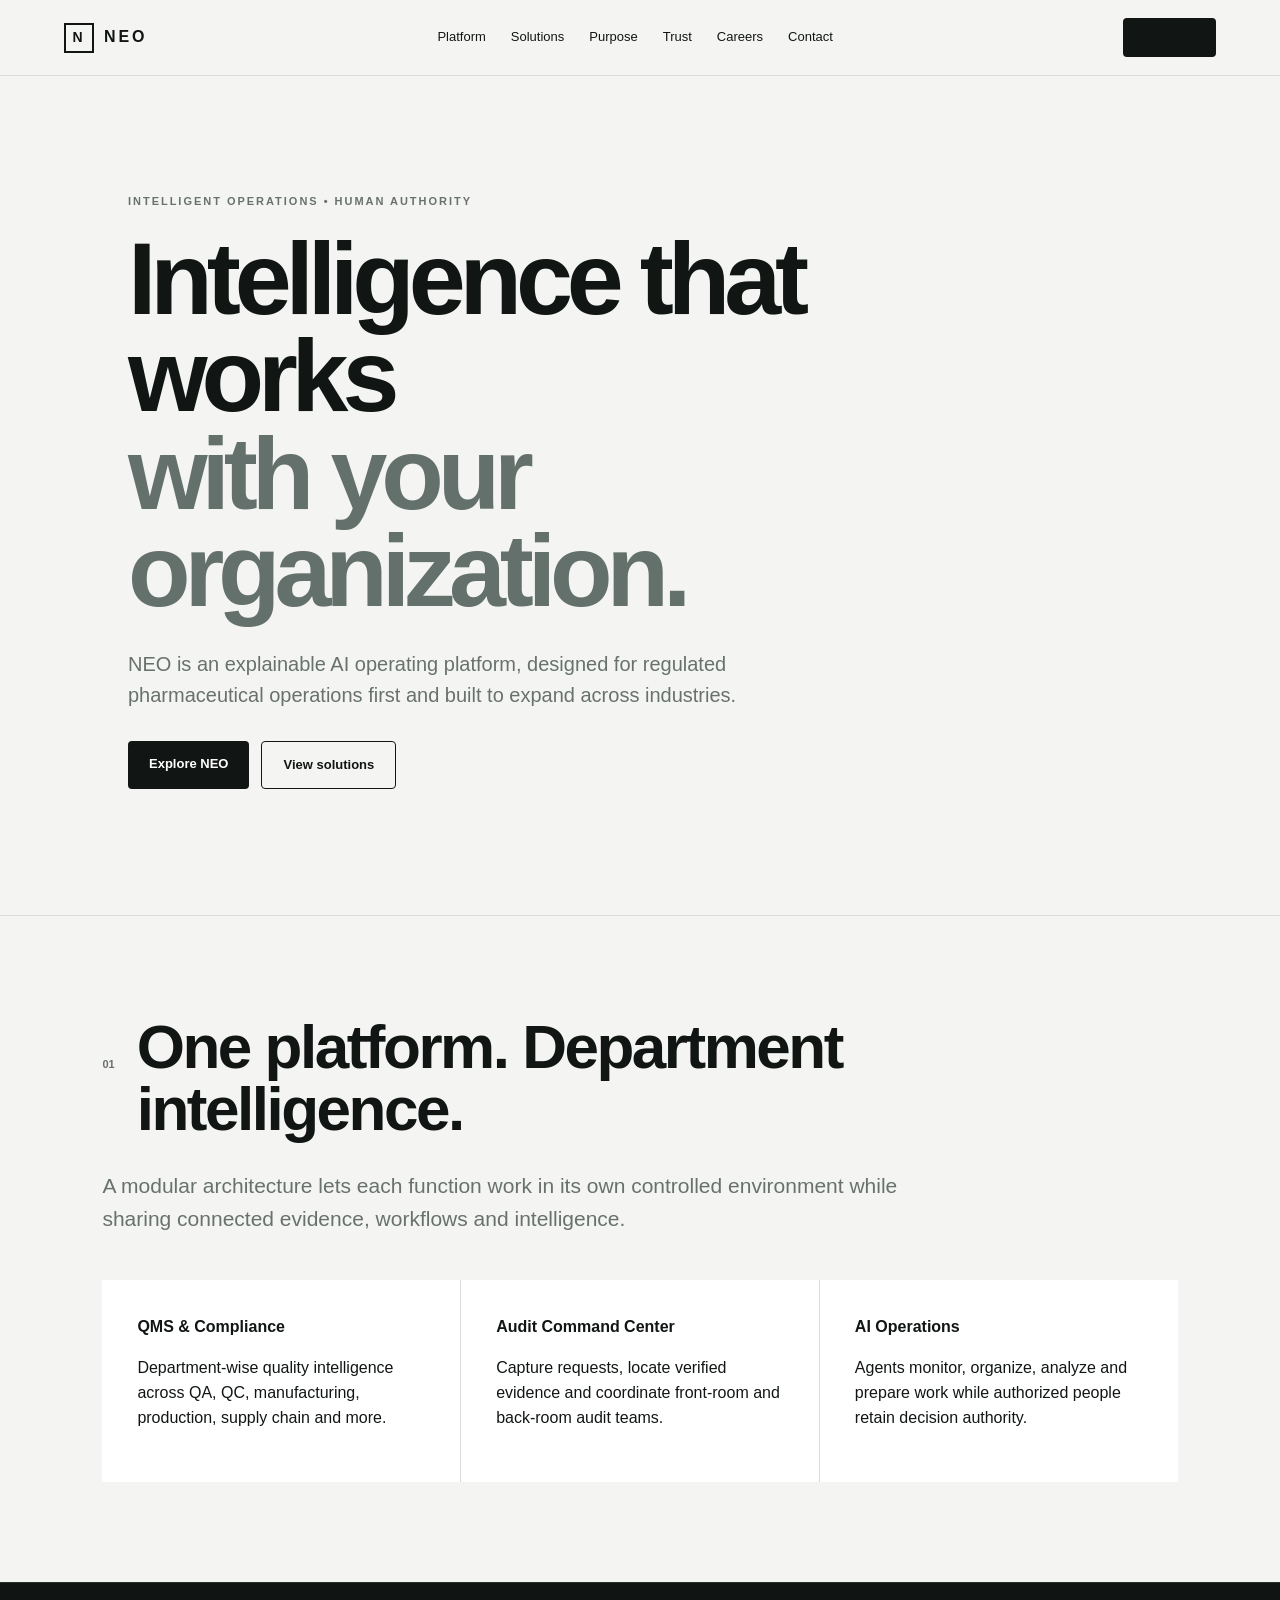
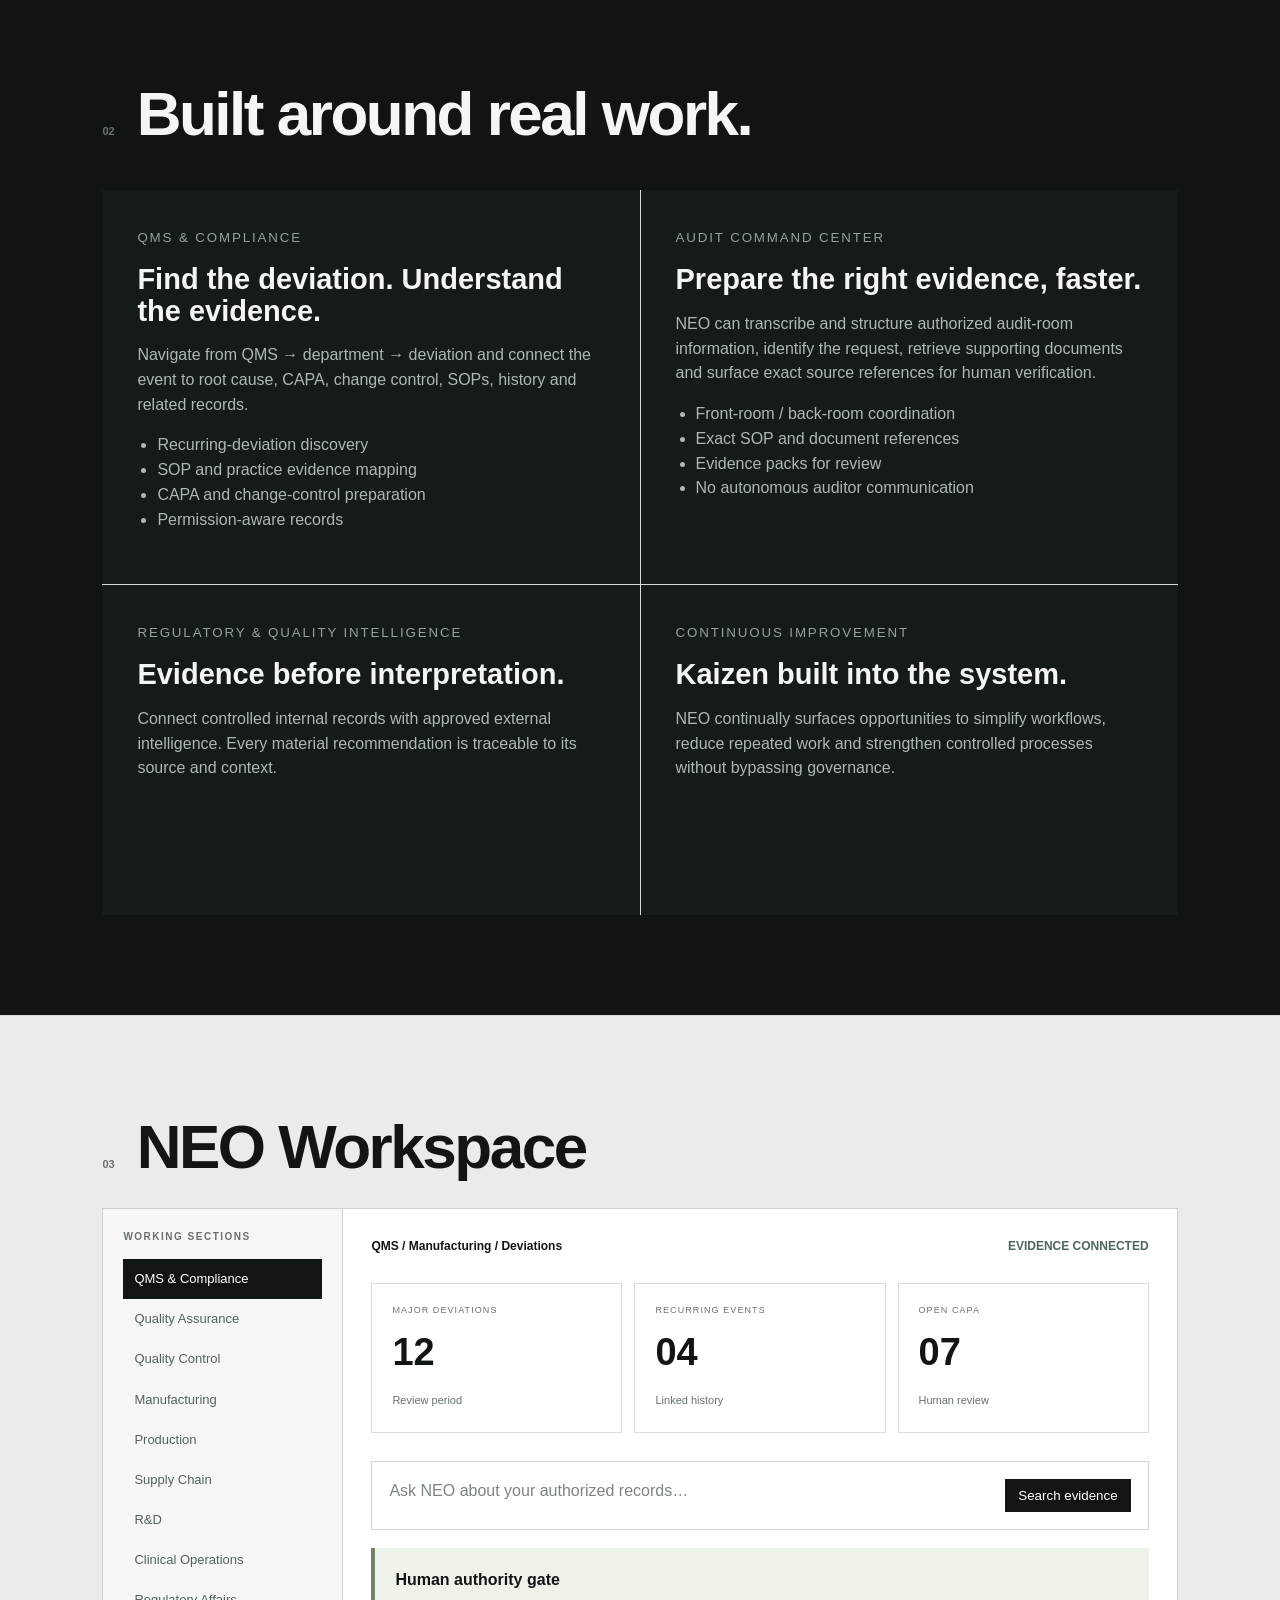
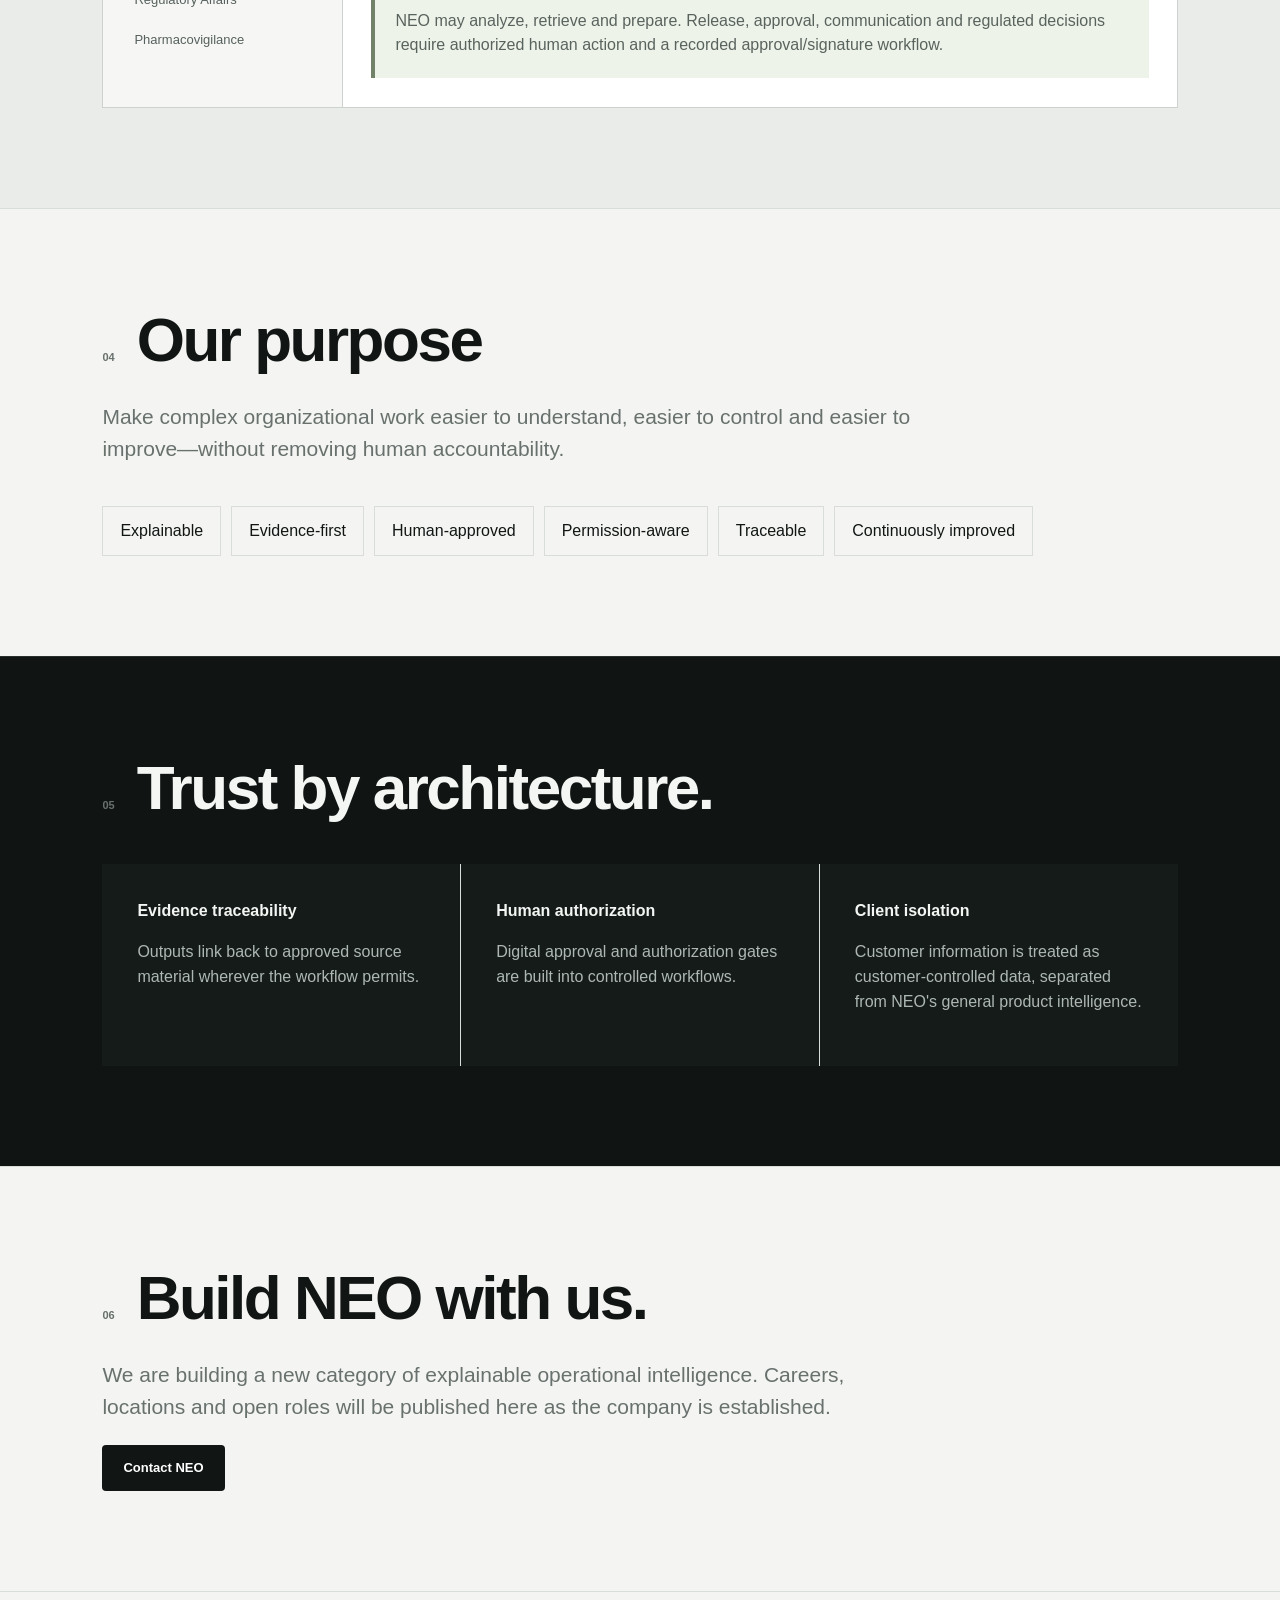
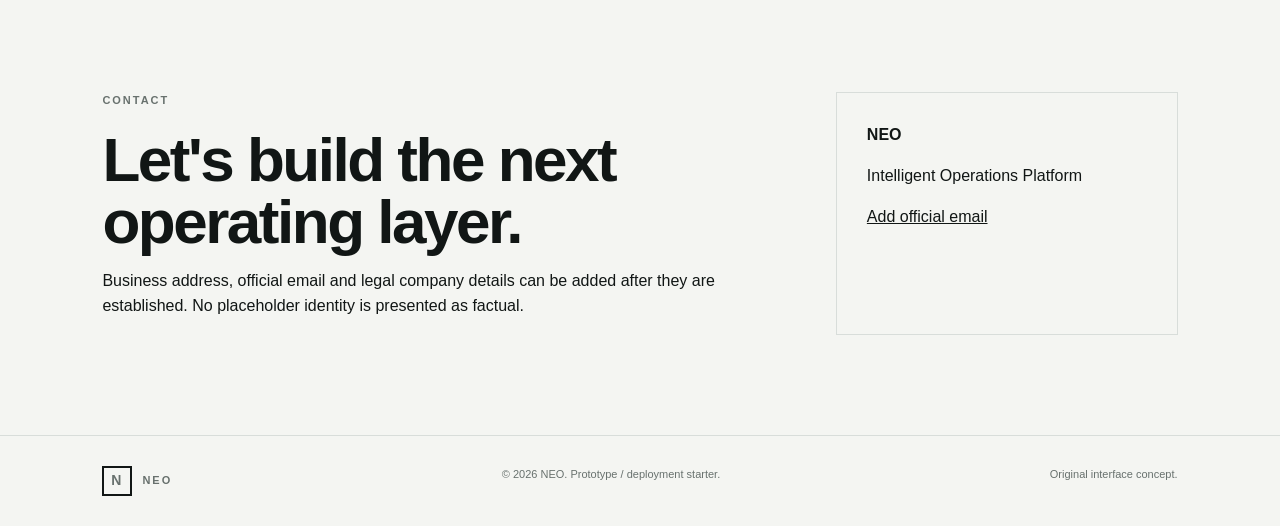
==== index.html @ ef1f5cf9 "Add files via upload" ====
<!DOCTYPE html>
<html lang="en">
<head>
<meta charset="UTF-8">
<meta name="viewport" content="width=device-width,initial-scale=1">
<title>NEO | Intelligent Operations Platform</title>
<link rel="stylesheet" href="styles.css">
</head>
<body>
<header class="nav">
  <div class="brand"><span class="mark">N</span><span>NEO</span></div>
  <nav>
    <a href="#platform">Platform</a><a href="#solutions">Solutions</a><a href="#purpose">Purpose</a>
    <a href="#trust">Trust</a><a href="#careers">Careers</a><a href="#contact">Contact</a>
  </nav>
  <a class="button small" href="#workspace">Enter NEO</a>
</header>

<main>
<section class="hero">
  <div class="eyebrow">INTELLIGENT OPERATIONS • HUMAN AUTHORITY</div>
  <h1>Intelligence that works<br><em>with your organization.</em></h1>
  <p>NEO is an explainable AI operating platform, designed for regulated pharmaceutical operations first and built to expand across industries.</p>
  <div class="actions"><a class="button" href="#workspace">Explore NEO</a><a class="button ghost" href="#solutions">View solutions</a></div>
</section>

<section id="platform" class="section">
  <div class="section-head"><span>01</span><h2>One platform. Department intelligence.</h2></div>
  <p class="lead">A modular architecture lets each function work in its own controlled environment while sharing connected evidence, workflows and intelligence.</p>
  <div class="grid three">
    <article><b>QMS & Compliance</b><p>Department-wise quality intelligence across QA, QC, manufacturing, production, supply chain and more.</p></article>
    <article><b>Audit Command Center</b><p>Capture requests, locate verified evidence and coordinate front-room and back-room audit teams.</p></article>
    <article><b>AI Operations</b><p>Agents monitor, organize, analyze and prepare work while authorized people retain decision authority.</p></article>
  </div>
</section>

<section id="solutions" class="section dark">
  <div class="section-head"><span>02</span><h2>Built around real work.</h2></div>
  <div class="grid two">
    <article class="feature"><small>QMS & COMPLIANCE</small><h3>Find the deviation. Understand the evidence.</h3><p>Navigate from QMS → department → deviation and connect the event to root cause, CAPA, change control, SOPs, history and related records.</p><ul><li>Recurring-deviation discovery</li><li>SOP and practice evidence mapping</li><li>CAPA and change-control preparation</li><li>Permission-aware records</li></ul></article>
    <article class="feature"><small>AUDIT COMMAND CENTER</small><h3>Prepare the right evidence, faster.</h3><p>NEO can transcribe and structure authorized audit-room information, identify the request, retrieve supporting documents and surface exact source references for human verification.</p><ul><li>Front-room / back-room coordination</li><li>Exact SOP and document references</li><li>Evidence packs for review</li><li>No autonomous auditor communication</li></ul></article>
    <article class="feature"><small>REGULATORY & QUALITY INTELLIGENCE</small><h3>Evidence before interpretation.</h3><p>Connect controlled internal records with approved external intelligence. Every material recommendation is traceable to its source and context.</p></article>
    <article class="feature"><small>CONTINUOUS IMPROVEMENT</small><h3>Kaizen built into the system.</h3><p>NEO continually surfaces opportunities to simplify workflows, reduce repeated work and strengthen controlled processes without bypassing governance.</p></article>
  </div>
</section>

<section id="workspace" class="section workspace">
  <div class="section-head"><span>03</span><h2>NEO Workspace</h2></div>
  <div class="workspace-layout">
    <aside>
      <div class="side-title">WORKING SECTIONS</div>
      <a class="active">QMS & Compliance</a><a>Quality Assurance</a><a>Quality Control</a><a>Manufacturing</a><a>Production</a><a>Supply Chain</a><a>R&D</a><a>Clinical Operations</a><a>Regulatory Affairs</a><a>Pharmacovigilance</a>
    </aside>
    <div class="panel">
      <div class="panel-top"><span>QMS / Manufacturing / Deviations</span><span class="status">EVIDENCE CONNECTED</span></div>
      <div class="cards">
        <div class="metric"><small>MAJOR DEVIATIONS</small><strong>12</strong><span>Review period</span></div>
        <div class="metric"><small>RECURRING EVENTS</small><strong>04</strong><span>Linked history</span></div>
        <div class="metric"><small>OPEN CAPA</small><strong>07</strong><span>Human review</span></div>
      </div>
      <div class="query"><span>Ask NEO about your authorized records…</span><button>Search evidence</button></div>
      <div class="notice"><b>Human authority gate</b><p>NEO may analyze, retrieve and prepare. Release, approval, communication and regulated decisions require authorized human action and a recorded approval/signature workflow.</p></div>
    </div>
  </div>
</section>

<section id="purpose" class="section">
  <div class="section-head"><span>04</span><h2>Our purpose</h2></div>
  <p class="lead">Make complex organizational work easier to understand, easier to control and easier to improve—without removing human accountability.</p>
  <div class="principles"><span>Explainable</span><span>Evidence-first</span><span>Human-approved</span><span>Permission-aware</span><span>Traceable</span><span>Continuously improved</span></div>
</section>

<section id="trust" class="section dark">
  <div class="section-head"><span>05</span><h2>Trust by architecture.</h2></div>
  <div class="grid three"><article><b>Evidence traceability</b><p>Outputs link back to approved source material wherever the workflow permits.</p></article><article><b>Human authorization</b><p>Digital approval and authorization gates are built into controlled workflows.</p></article><article><b>Client isolation</b><p>Customer information is treated as customer-controlled data, separated from NEO's general product intelligence.</p></article></div>
</section>

<section id="careers" class="section"><div class="section-head"><span>06</span><h2>Build NEO with us.</h2></div><p class="lead">We are building a new category of explainable operational intelligence. Careers, locations and open roles will be published here as the company is established.</p><a class="button" href="#contact">Contact NEO</a></section>

<section id="contact" class="section contact"><div><div class="eyebrow">CONTACT</div><h2>Let's build the next operating layer.</h2><p>Business address, official email and legal company details can be added after they are established. No placeholder identity is presented as factual.</p></div><div class="contact-box"><b>NEO</b><p>Intelligent Operations Platform</p><a href="mailto:hello@your-domain.example">Add official email</a></div></section>
</main>

<footer><div class="brand"><span class="mark">N</span><span>NEO</span></div><span>© 2026 NEO. Prototype / deployment starter.</span><span>Original interface concept.</span></footer>
</body></html>
---- styles.css ----
:root{--bg:#f4f5f2;--ink:#111615;--muted:#68716e;--line:#d8ddda;--dark:#101514;--paper:#fff;--accent:#b7ff4a}
*{box-sizing:border-box}html{scroll-behavior:smooth}body{margin:0;background:var(--bg);color:var(--ink);font-family:Inter,Arial,sans-serif;line-height:1.55}.nav{height:76px;border-bottom:1px solid var(--line);display:flex;align-items:center;justify-content:space-between;padding:0 5vw;position:sticky;top:0;background:rgba(244,245,242,.94);backdrop-filter:blur(12px);z-index:10}.brand{display:flex;align-items:center;gap:10px;font-weight:800;letter-spacing:.18em}.mark{width:30px;height:30px;border:2px solid var(--ink);display:grid;place-items:center;font-size:14px}.nav nav{display:flex;gap:25px}.nav a{color:inherit;text-decoration:none;font-size:13px}.button{display:inline-block;background:var(--ink);color:white;text-decoration:none;padding:13px 21px;border-radius:4px;font-weight:700;font-size:13px}.button.small{padding:9px 14px}.button.ghost{background:transparent;color:var(--ink);border:1px solid var(--ink)}.hero{padding:13vh 10vw 14vh;max-width:1200px}.eyebrow{font-size:11px;font-weight:800;letter-spacing:.18em;color:var(--muted);margin-bottom:20px}.hero h1{font-size:clamp(48px,8vw,104px);line-height:.95;letter-spacing:-.06em;margin:0 0 30px}.hero h1 em{font-style:normal;color:#64706b}.hero p{font-size:20px;max-width:720px;color:var(--muted)}.actions{display:flex;gap:12px;margin-top:30px}.section{padding:100px 8vw;border-top:1px solid var(--line)}.section.dark{background:var(--dark);color:#f3f6f3;border-color:#27302d}.section-head{display:flex;gap:22px;align-items:baseline;margin-bottom:30px}.section-head span{font-size:11px;color:var(--muted);font-weight:800}.section h2{font-size:clamp(32px,5vw,62px);line-height:1;margin:0;letter-spacing:-.04em}.lead{font-size:21px;max-width:820px;color:var(--muted)}.dark .lead,.dark p{color:#aeb8b3}.grid{display:grid;gap:1px;background:var(--line);margin-top:45px}.grid.three{grid-template-columns:repeat(3,1fr)}.grid.two{grid-template-columns:repeat(2,1fr)}article{background:var(--paper);padding:35px;min-height:190px}.dark article{background:#151b19}.feature{min-height:330px}.feature h3{font-size:29px;line-height:1.08;margin:15px 0}.feature small{letter-spacing:.14em;color:#94a19c}.feature ul{padding-left:20px;color:#aeb8b3}.workspace{background:#e9ece9}.workspace-layout{display:grid;grid-template-columns:240px 1fr;border:1px solid #ccd2ce;background:white;min-height:500px}.workspace aside{border-right:1px solid #ccd2ce;padding:20px;background:#f6f7f5}.side-title{font-size:10px;font-weight:800;color:var(--muted);letter-spacing:.15em;margin-bottom:15px}.workspace aside a{display:block;padding:10px 11px;font-size:13px;color:#56615d}.workspace aside a.active{background:var(--ink);color:white}.panel{padding:28px}.panel-top{display:flex;justify-content:space-between;font-size:12px;font-weight:700}.status{color:#52665b}.cards{display:grid;grid-template-columns:repeat(3,1fr);gap:12px;margin:28px 0}.metric{border:1px solid #d8ddda;padding:20px}.metric small{display:block;font-size:9px;letter-spacing:.12em;color:var(--muted)}.metric strong{display:block;font-size:38px;margin:5px 0}.metric span{font-size:11px;color:var(--muted)}.query{border:1px solid #cfd5d1;padding:17px;display:flex;justify-content:space-between;color:#7a8580}.query button{border:0;background:var(--ink);color:white;padding:9px 13px}.notice{margin-top:18px;padding:20px;background:#eef3e9;border-left:4px solid #718269}.notice p{margin-bottom:0;color:#59635e}.principles{display:flex;flex-wrap:wrap;gap:10px;margin-top:40px}.principles span{border:1px solid var(--line);padding:12px 17px}.contact{display:grid;grid-template-columns:2fr 1fr;gap:50px}.contact-box{border:1px solid var(--line);padding:30px}.contact-box a{color:inherit}footer{padding:30px 8vw;border-top:1px solid var(--line);display:flex;justify-content:space-between;font-size:11px;color:var(--muted)}@media(max-width:800px){.nav nav{display:none}.hero{padding:80px 7vw}.section{padding:70px 6vw}.grid.three,.grid.two,.workspace-layout,.contact{grid-template-columns:1fr}.workspace aside{border-right:0;border-bottom:1px solid #ccd2ce}.cards{grid-template-columns:1fr}.query{display:block}.query button{margin-top:12px}.feature{min-height:0}footer{display:block}footer>*{display:block;margin:8px 0}}
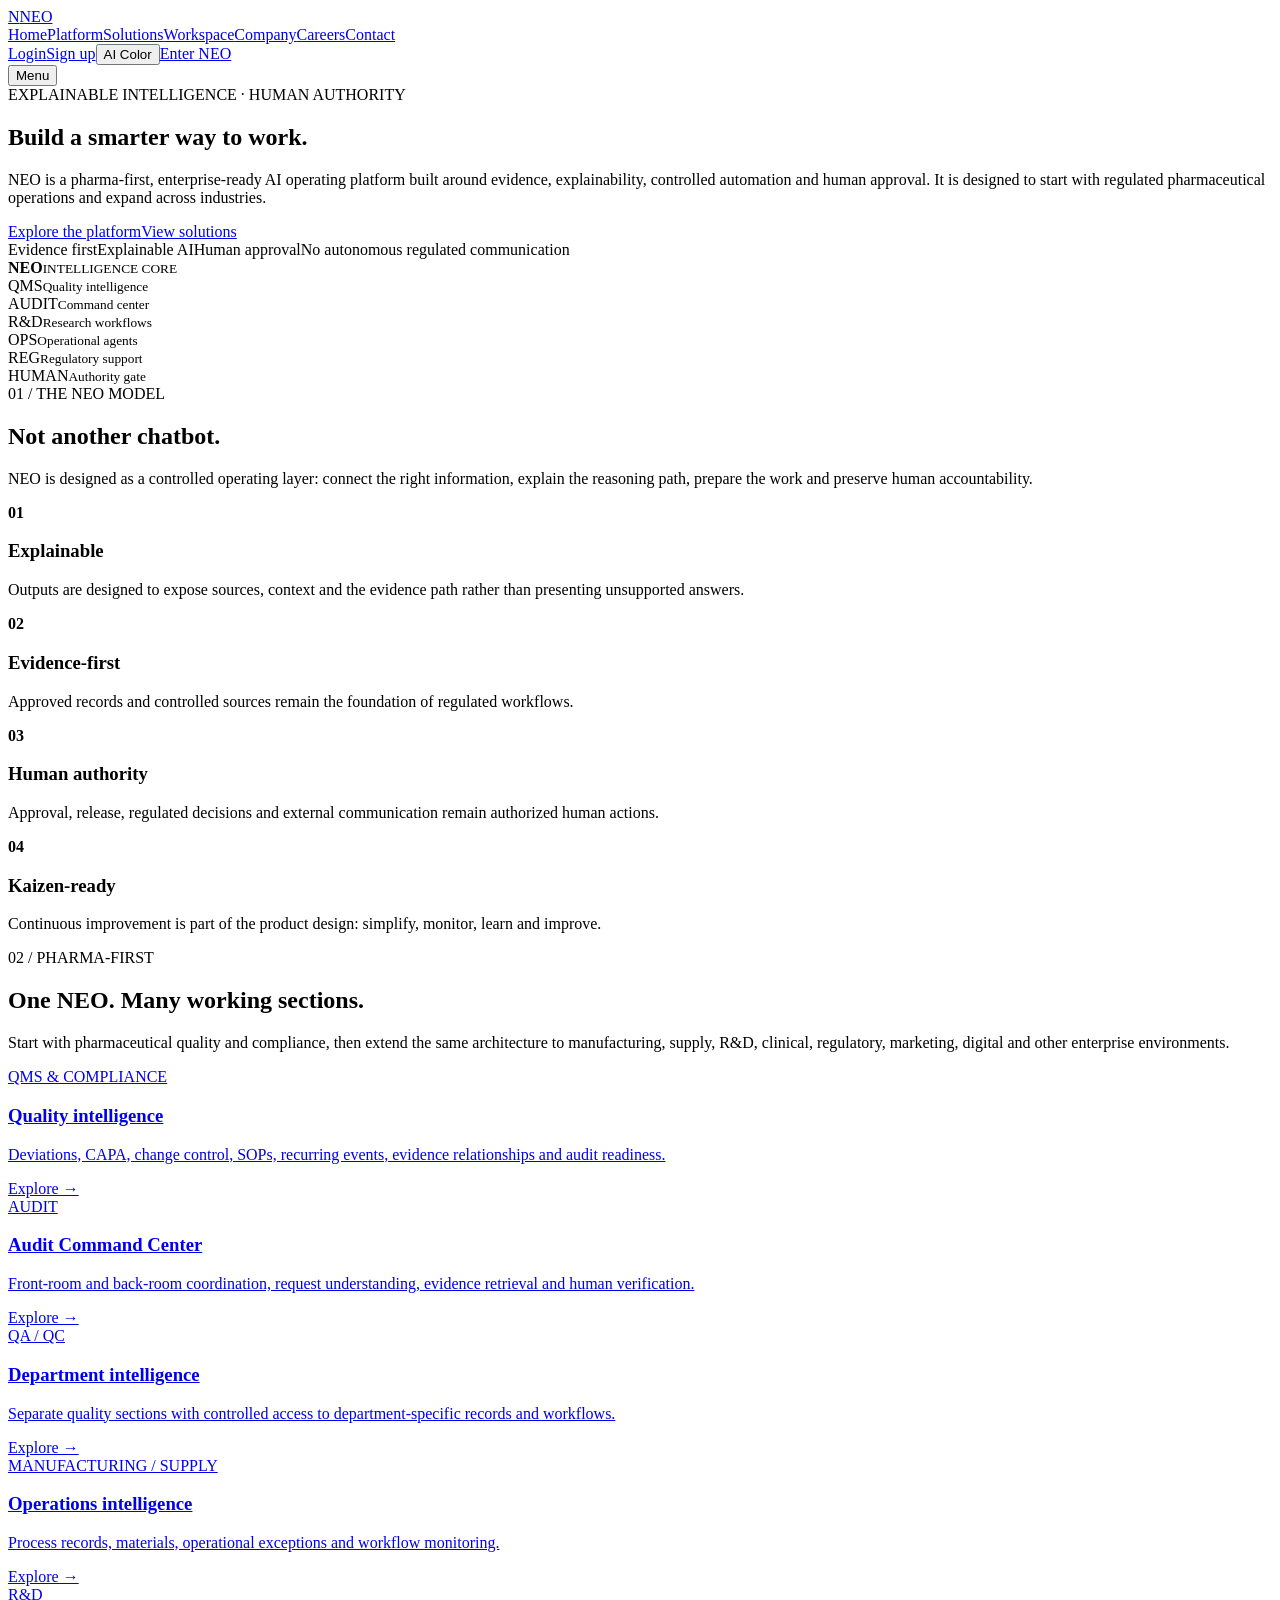
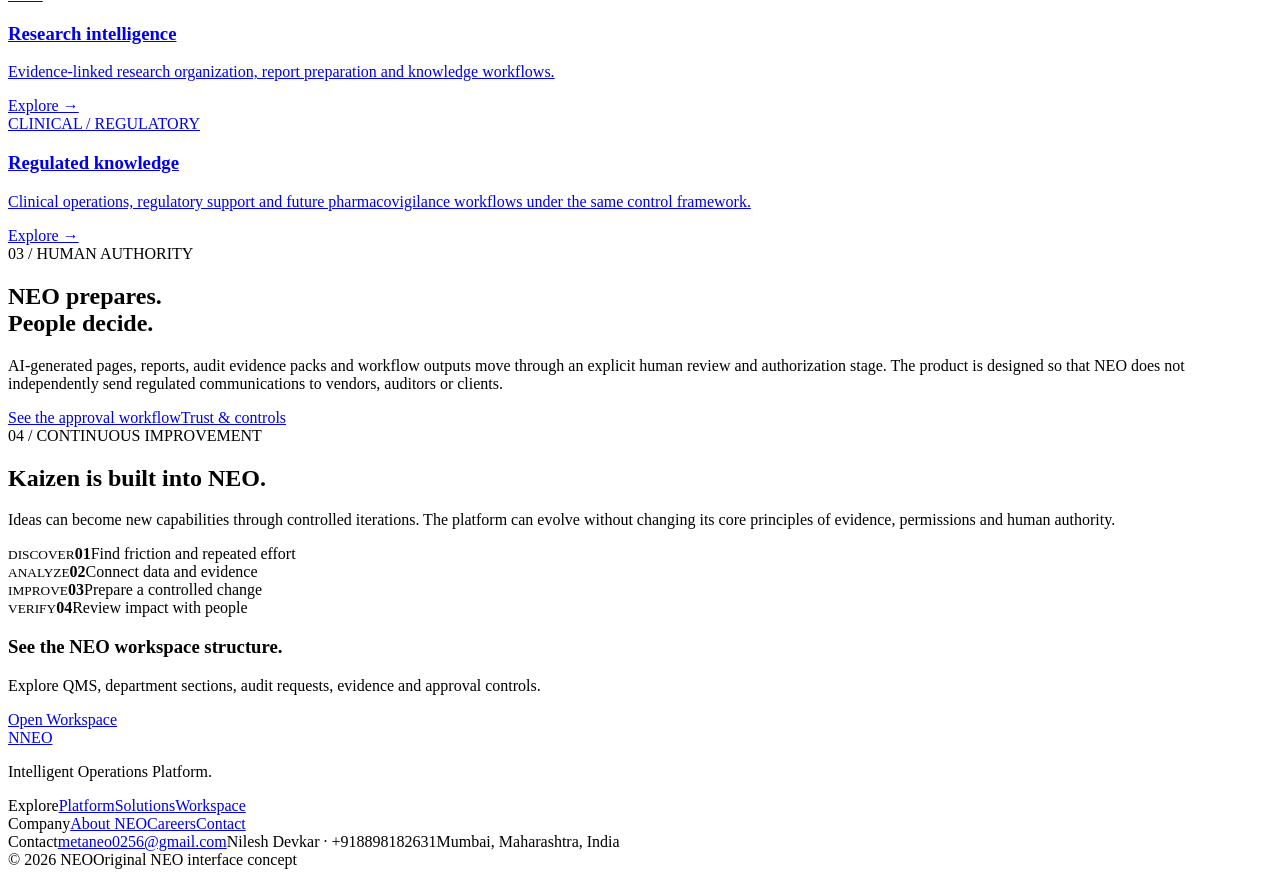
==== commit 24589f0a: "Add files via upload" ====
--- a/index.html
+++ b/index.html
@@ -1,84 +1,103 @@
-<!DOCTYPE html>
+<!doctype html>
 <html lang="en">
 <head>
-<meta charset="UTF-8">
-<meta name="viewport" content="width=device-width,initial-scale=1">
+<meta charset="utf-8"><meta name="viewport" content="width=device-width,initial-scale=1">
+<meta name="description" content="NEO — explainable AI operating intelligence for pharmaceutical and enterprise operations.">
 <title>NEO | Intelligent Operations Platform</title>
-<link rel="stylesheet" href="styles.css">
+<link rel="icon" href="assets/neo-mark.svg" type="image/svg+xml">
+<link rel="stylesheet" href="assets/neo.css">
+<script defer src="assets/neo.js"></script>
 </head>
-<body>
-<header class="nav">
-  <div class="brand"><span class="mark">N</span><span>NEO</span></div>
-  <nav>
-    <a href="#platform">Platform</a><a href="#solutions">Solutions</a><a href="#purpose">Purpose</a>
-    <a href="#trust">Trust</a><a href="#careers">Careers</a><a href="#contact">Contact</a>
-  </nav>
-  <a class="button small" href="#workspace">Enter NEO</a>
+<body class="theme-aurora">
+<header class="site-header">
+<a class="brand" href="index.html"><span class="brand-mark"><span>N</span></span><span class="brand-text">NEO</span></a>
+<nav class="main-nav">
+<a class="active" href="index.html">Home</a><a href="platform.html">Platform</a><a href="solutions.html">Solutions</a><a href="workspace.html">Workspace</a><a href="company.html">Company</a><a href="careers.html">Careers</a><a href="contact.html">Contact</a>
+</nav>
+<div class="header-actions"><a class="header-link" href="login.html">Login</a><a class="header-link" href="signup.html">Sign up</a><button class="color-switcher" type="button" data-theme-switch><span class="color-dot"></span>AI Color</button><a class="btn btn-primary" href="login.html">Enter NEO</a></div>
+<button class="mobile-toggle" type="button" aria-label="Open menu">Menu</button>
 </header>
 
 <main>
 <section class="hero">
-  <div class="eyebrow">INTELLIGENT OPERATIONS • HUMAN AUTHORITY</div>
-  <h1>Intelligence that works<br><em>with your organization.</em></h1>
-  <p>NEO is an explainable AI operating platform, designed for regulated pharmaceutical operations first and built to expand across industries.</p>
-  <div class="actions"><a class="button" href="#workspace">Explore NEO</a><a class="button ghost" href="#solutions">View solutions</a></div>
+<div class="container hero-grid">
+<div>
+<div class="eyebrow gradient">EXPLAINABLE INTELLIGENCE · HUMAN AUTHORITY</div>
+<h1>Build a smarter way to <span class="gradient-text">work.</span></h1>
+<p class="hero-copy">NEO is a pharma-first, enterprise-ready AI operating platform built around evidence, explainability, controlled automation and human approval. It is designed to start with regulated pharmaceutical operations and expand across industries.</p>
+<div class="cta-row"><a class="btn btn-primary" href="platform.html">Explore the platform</a><a class="btn btn-ghost" href="solutions.html">View solutions</a></div>
+<div class="proof-row"><span>Evidence first</span><span>Explainable AI</span><span>Human approval</span><span>No autonomous regulated communication</span></div>
+</div>
+<div class="neural-board">
+<div class="pulse"></div><div class="pulse two"></div>
+<div class="node node-core"><strong>NEO</strong><small>INTELLIGENCE CORE</small></div>
+<div class="node n1">QMS<small>Quality intelligence</small></div>
+<div class="node n2">AUDIT<small>Command center</small></div>
+<div class="node n3">R&amp;D<small>Research workflows</small></div>
+<div class="node n4">OPS<small>Operational agents</small></div>
+<div class="node n5">REG<small>Regulatory support</small></div>
+<div class="node n6">HUMAN<small>Authority gate</small></div>
+</div>
+</div>
 </section>
 
-<section id="platform" class="section">
-  <div class="section-head"><span>01</span><h2>One platform. Department intelligence.</h2></div>
-  <p class="lead">A modular architecture lets each function work in its own controlled environment while sharing connected evidence, workflows and intelligence.</p>
-  <div class="grid three">
-    <article><b>QMS & Compliance</b><p>Department-wise quality intelligence across QA, QC, manufacturing, production, supply chain and more.</p></article>
-    <article><b>Audit Command Center</b><p>Capture requests, locate verified evidence and coordinate front-room and back-room audit teams.</p></article>
-    <article><b>AI Operations</b><p>Agents monitor, organize, analyze and prepare work while authorized people retain decision authority.</p></article>
-  </div>
+<section class="section section-soft">
+<div class="container">
+<div class="section-head"><div><div class="eyebrow">01 / THE NEO MODEL</div><h2>Not another chatbot.</h2></div><p>NEO is designed as a controlled operating layer: connect the right information, explain the reasoning path, prepare the work and preserve human accountability.</p></div>
+<div class="principles">
+<div class="principle"><b>01</b><h3>Explainable</h3><p>Outputs are designed to expose sources, context and the evidence path rather than presenting unsupported answers.</p></div>
+<div class="principle"><b>02</b><h3>Evidence-first</h3><p>Approved records and controlled sources remain the foundation of regulated workflows.</p></div>
+<div class="principle"><b>03</b><h3>Human authority</h3><p>Approval, release, regulated decisions and external communication remain authorized human actions.</p></div>
+<div class="principle"><b>04</b><h3>Kaizen-ready</h3><p>Continuous improvement is part of the product design: simplify, monitor, learn and improve.</p></div>
+</div>
+</div>
 </section>
 
-<section id="solutions" class="section dark">
-  <div class="section-head"><span>02</span><h2>Built around real work.</h2></div>
-  <div class="grid two">
-    <article class="feature"><small>QMS & COMPLIANCE</small><h3>Find the deviation. Understand the evidence.</h3><p>Navigate from QMS → department → deviation and connect the event to root cause, CAPA, change control, SOPs, history and related records.</p><ul><li>Recurring-deviation discovery</li><li>SOP and practice evidence mapping</li><li>CAPA and change-control preparation</li><li>Permission-aware records</li></ul></article>
-    <article class="feature"><small>AUDIT COMMAND CENTER</small><h3>Prepare the right evidence, faster.</h3><p>NEO can transcribe and structure authorized audit-room information, identify the request, retrieve supporting documents and surface exact source references for human verification.</p><ul><li>Front-room / back-room coordination</li><li>Exact SOP and document references</li><li>Evidence packs for review</li><li>No autonomous auditor communication</li></ul></article>
-    <article class="feature"><small>REGULATORY & QUALITY INTELLIGENCE</small><h3>Evidence before interpretation.</h3><p>Connect controlled internal records with approved external intelligence. Every material recommendation is traceable to its source and context.</p></article>
-    <article class="feature"><small>CONTINUOUS IMPROVEMENT</small><h3>Kaizen built into the system.</h3><p>NEO continually surfaces opportunities to simplify workflows, reduce repeated work and strengthen controlled processes without bypassing governance.</p></article>
-  </div>
+<section class="section">
+<div class="container">
+<div class="section-head"><div><div class="eyebrow">02 / PHARMA-FIRST</div><h2>One NEO. Many working sections.</h2></div><p>Start with pharmaceutical quality and compliance, then extend the same architecture to manufacturing, supply, R&amp;D, clinical, regulatory, marketing, digital and other enterprise environments.</p></div>
+<div class="module-grid">
+<a class="card module" href="solutions.html#qms"><div class="stripe"></div><span class="meta">QMS &amp; COMPLIANCE</span><h3>Quality intelligence</h3><p>Deviations, CAPA, change control, SOPs, recurring events, evidence relationships and audit readiness.</p><span class="arrow">Explore →</span></a>
+<a class="card module" href="solutions.html#audit"><div class="stripe"></div><span class="meta">AUDIT</span><h3>Audit Command Center</h3><p>Front-room and back-room coordination, request understanding, evidence retrieval and human verification.</p><span class="arrow">Explore →</span></a>
+<a class="card module" href="solutions.html#quality"><div class="stripe"></div><span class="meta">QA / QC</span><h3>Department intelligence</h3><p>Separate quality sections with controlled access to department-specific records and workflows.</p><span class="arrow">Explore →</span></a>
+<a class="card module" href="solutions.html#operations"><div class="stripe"></div><span class="meta">MANUFACTURING / SUPPLY</span><h3>Operations intelligence</h3><p>Process records, materials, operational exceptions and workflow monitoring.</p><span class="arrow">Explore →</span></a>
+<a class="card module" href="solutions.html#rd"><div class="stripe"></div><span class="meta">R&amp;D</span><h3>Research intelligence</h3><p>Evidence-linked research organization, report preparation and knowledge workflows.</p><span class="arrow">Explore →</span></a>
+<a class="card module" href="solutions.html#clinical"><div class="stripe"></div><span class="meta">CLINICAL / REGULATORY</span><h3>Regulated knowledge</h3><p>Clinical operations, regulatory support and future pharmacovigilance workflows under the same control framework.</p><span class="arrow">Explore →</span></a>
+</div>
+</div>
 </section>
 
-<section id="workspace" class="section workspace">
-  <div class="section-head"><span>03</span><h2>NEO Workspace</h2></div>
-  <div class="workspace-layout">
-    <aside>
-      <div class="side-title">WORKING SECTIONS</div>
-      <a class="active">QMS & Compliance</a><a>Quality Assurance</a><a>Quality Control</a><a>Manufacturing</a><a>Production</a><a>Supply Chain</a><a>R&D</a><a>Clinical Operations</a><a>Regulatory Affairs</a><a>Pharmacovigilance</a>
-    </aside>
-    <div class="panel">
-      <div class="panel-top"><span>QMS / Manufacturing / Deviations</span><span class="status">EVIDENCE CONNECTED</span></div>
-      <div class="cards">
-        <div class="metric"><small>MAJOR DEVIATIONS</small><strong>12</strong><span>Review period</span></div>
-        <div class="metric"><small>RECURRING EVENTS</small><strong>04</strong><span>Linked history</span></div>
-        <div class="metric"><small>OPEN CAPA</small><strong>07</strong><span>Human review</span></div>
-      </div>
-      <div class="query"><span>Ask NEO about your authorized records…</span><button>Search evidence</button></div>
-      <div class="notice"><b>Human authority gate</b><p>NEO may analyze, retrieve and prepare. Release, approval, communication and regulated decisions require authorized human action and a recorded approval/signature workflow.</p></div>
-    </div>
-  </div>
+<section class="section section-dark">
+<div class="container">
+<div class="dark-panel">
+<div class="eyebrow gradient">03 / HUMAN AUTHORITY</div>
+<h2>NEO prepares.<br><span class="gradient-text">People decide.</span></h2>
+<p>AI-generated pages, reports, audit evidence packs and workflow outputs move through an explicit human review and authorization stage. The product is designed so that NEO does not independently send regulated communications to vendors, auditors or clients.</p>
+<div class="cta-row"><a class="btn btn-primary" href="workspace.html#approvals">See the approval workflow</a><a class="btn btn-ghost" href="trust.html">Trust &amp; controls</a></div>
+</div>
+</div>
 </section>
 
-<section id="purpose" class="section">
-  <div class="section-head"><span>04</span><h2>Our purpose</h2></div>
-  <p class="lead">Make complex organizational work easier to understand, easier to control and easier to improve—without removing human accountability.</p>
-  <div class="principles"><span>Explainable</span><span>Evidence-first</span><span>Human-approved</span><span>Permission-aware</span><span>Traceable</span><span>Continuously improved</span></div>
+<section class="section">
+<div class="container">
+<div class="section-head"><div><div class="eyebrow">04 / CONTINUOUS IMPROVEMENT</div><h2>Kaizen is built into NEO.</h2></div><p>Ideas can become new capabilities through controlled iterations. The platform can evolve without changing its core principles of evidence, permissions and human authority.</p></div>
+<div class="kpi-grid">
+<div class="kpi"><small>DISCOVER</small><strong>01</strong><span>Find friction and repeated effort</span></div>
+<div class="kpi"><small>ANALYZE</small><strong>02</strong><span>Connect data and evidence</span></div>
+<div class="kpi"><small>IMPROVE</small><strong>03</strong><span>Prepare a controlled change</span></div>
+<div class="kpi"><small>VERIFY</small><strong>04</strong><span>Review impact with people</span></div>
+</div>
+</div>
 </section>
 
-<section id="trust" class="section dark">
-  <div class="section-head"><span>05</span><h2>Trust by architecture.</h2></div>
-  <div class="grid three"><article><b>Evidence traceability</b><p>Outputs link back to approved source material wherever the workflow permits.</p></article><article><b>Human authorization</b><p>Digital approval and authorization gates are built into controlled workflows.</p></article><article><b>Client isolation</b><p>Customer information is treated as customer-controlled data, separated from NEO's general product intelligence.</p></article></div>
+<section class="section-tight">
+<div class="container cta-banner"><div><h3>See the NEO workspace structure.</h3><p>Explore QMS, department sections, audit requests, evidence and approval controls.</p></div><a class="btn btn-primary" href="workspace.html">Open Workspace</a></div>
 </section>
-
-<section id="careers" class="section"><div class="section-head"><span>06</span><h2>Build NEO with us.</h2></div><p class="lead">We are building a new category of explainable operational intelligence. Careers, locations and open roles will be published here as the company is established.</p><a class="button" href="#contact">Contact NEO</a></section>
-
-<section id="contact" class="section contact"><div><div class="eyebrow">CONTACT</div><h2>Let's build the next operating layer.</h2><p>Business address, official email and legal company details can be added after they are established. No placeholder identity is presented as factual.</p></div><div class="contact-box"><b>NEO</b><p>Intelligent Operations Platform</p><a href="mailto:hello@your-domain.example">Add official email</a></div></section>
 </main>
-
-<footer><div class="brand"><span class="mark">N</span><span>NEO</span></div><span>© 2026 NEO. Prototype / deployment starter.</span><span>Original interface concept.</span></footer>
+<footer class="footer"><div class="container footer-grid">
+<div><a class="brand" href="index.html"><span class="brand-mark"><span>N</span></span><span class="brand-text">NEO</span></a><p>Intelligent Operations Platform.</p></div>
+<div><span class="footer-label">Explore</span><a href="platform.html">Platform</a><a href="solutions.html">Solutions</a><a href="workspace.html">Workspace</a></div>
+<div><span class="footer-label">Company</span><a href="company.html">About NEO</a><a href="careers.html">Careers</a><a href="contact.html">Contact</a></div>
+<div><span class="footer-label">Contact</span><a href="mailto:metaneo0256@gmail.com">metaneo0256@gmail.com</a><span>Nilesh Devkar · +918898182631</span><span>Mumbai, Maharashtra, India</span></div>
+</div><div class="container footer-bottom"><span>© 2026 NEO</span><span>Original NEO interface concept</span></div></footer>
 </body></html>
